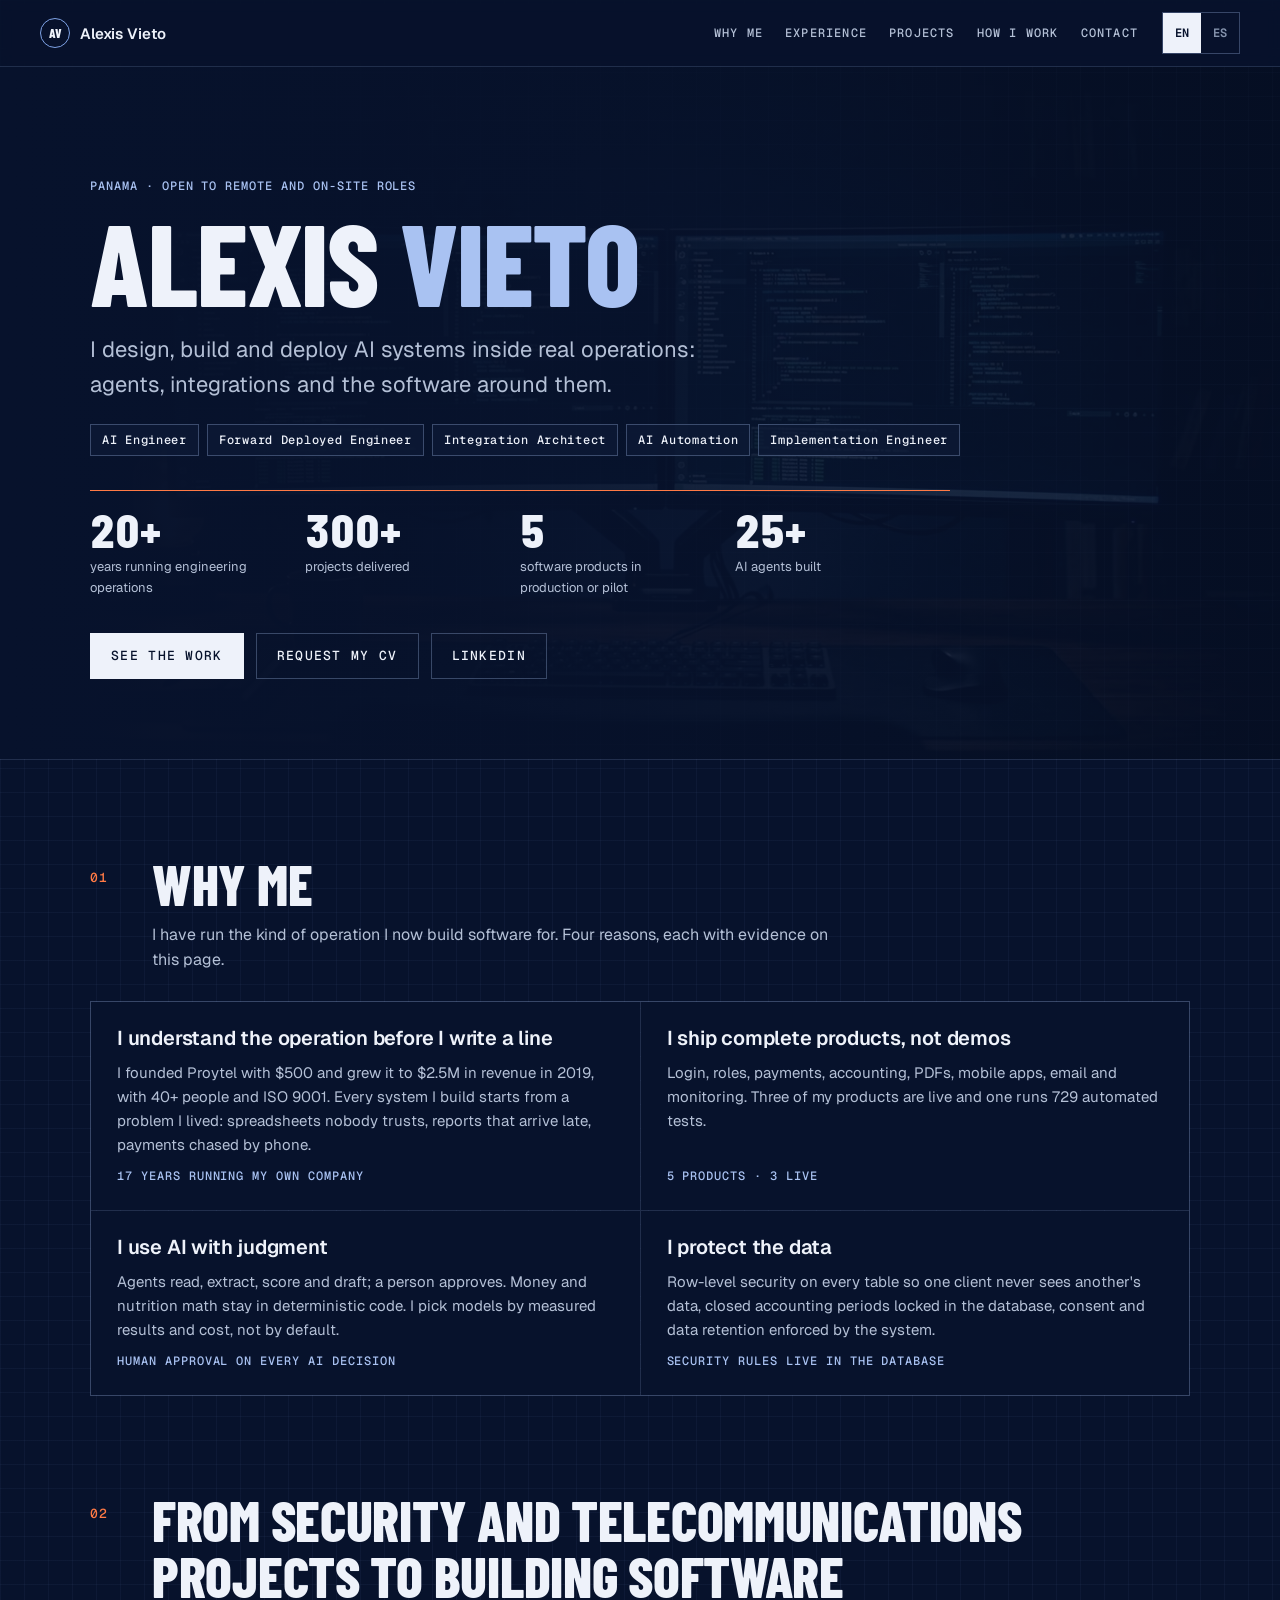
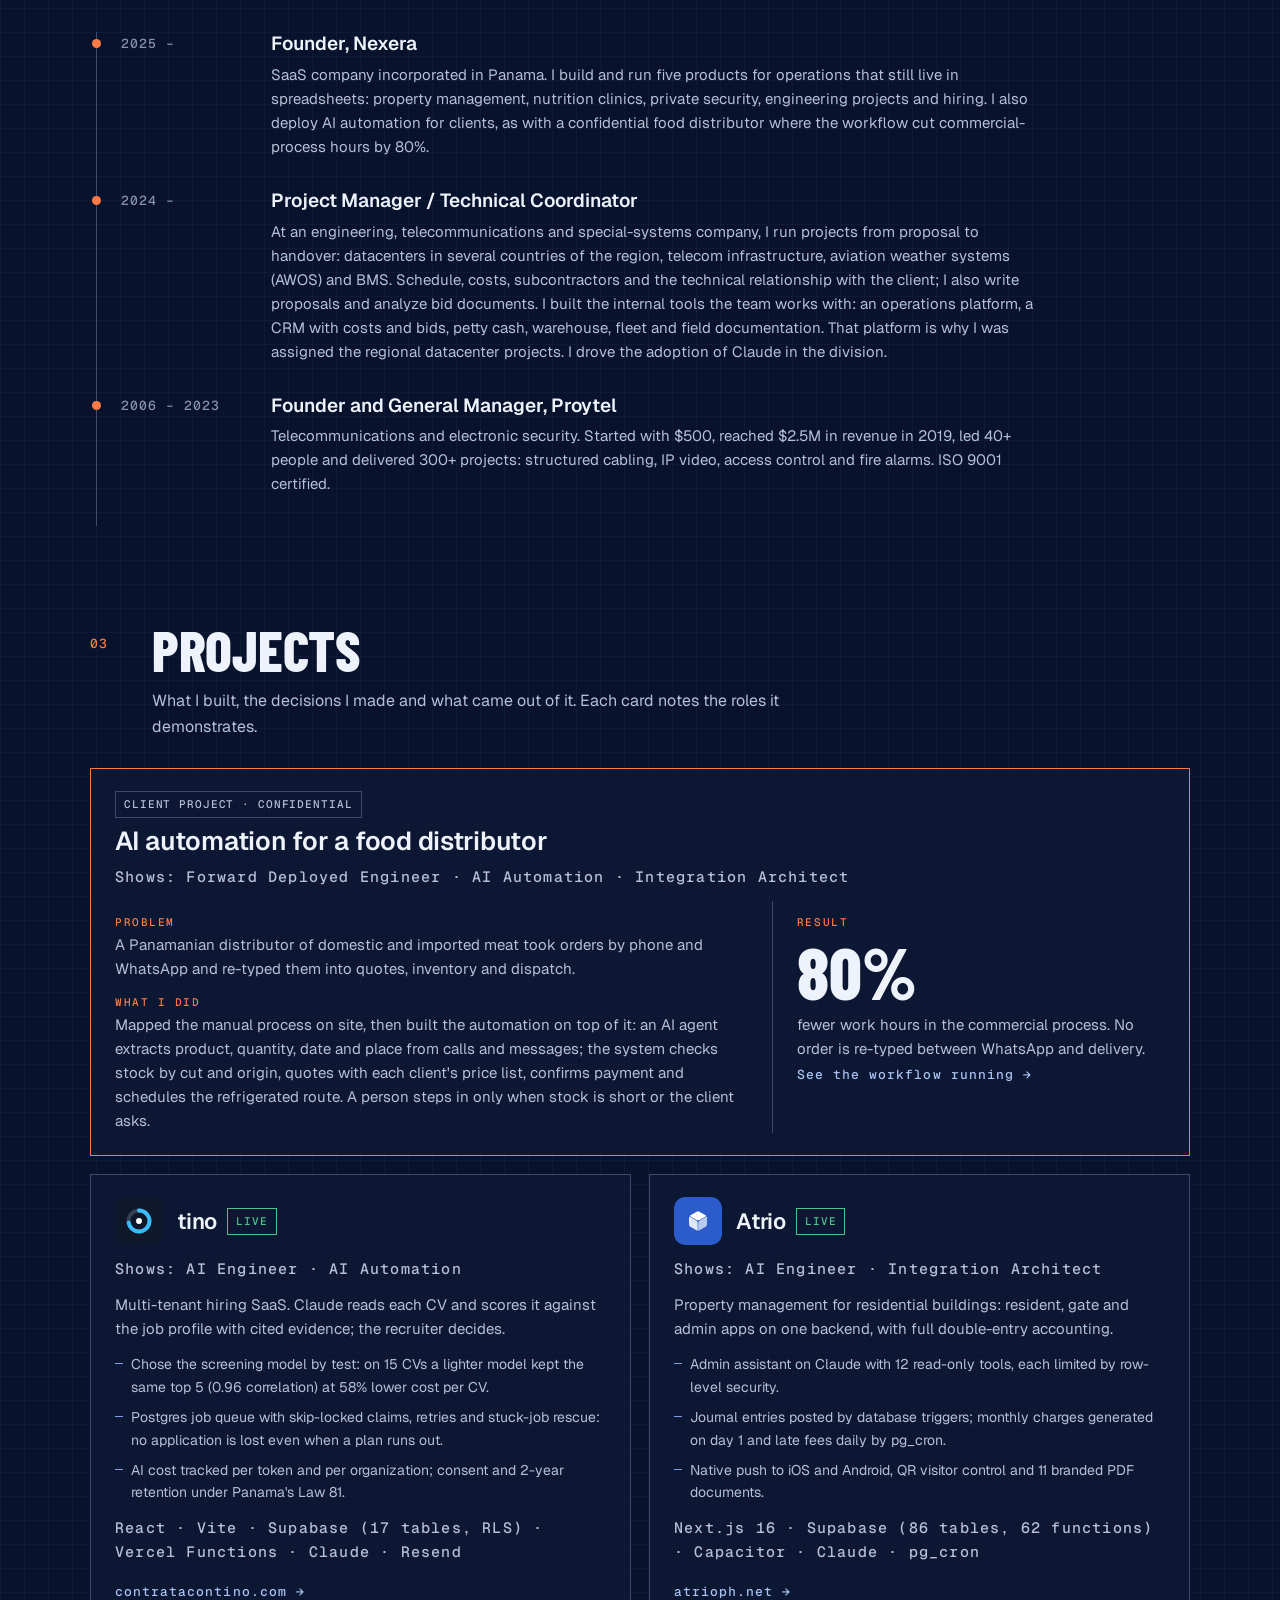
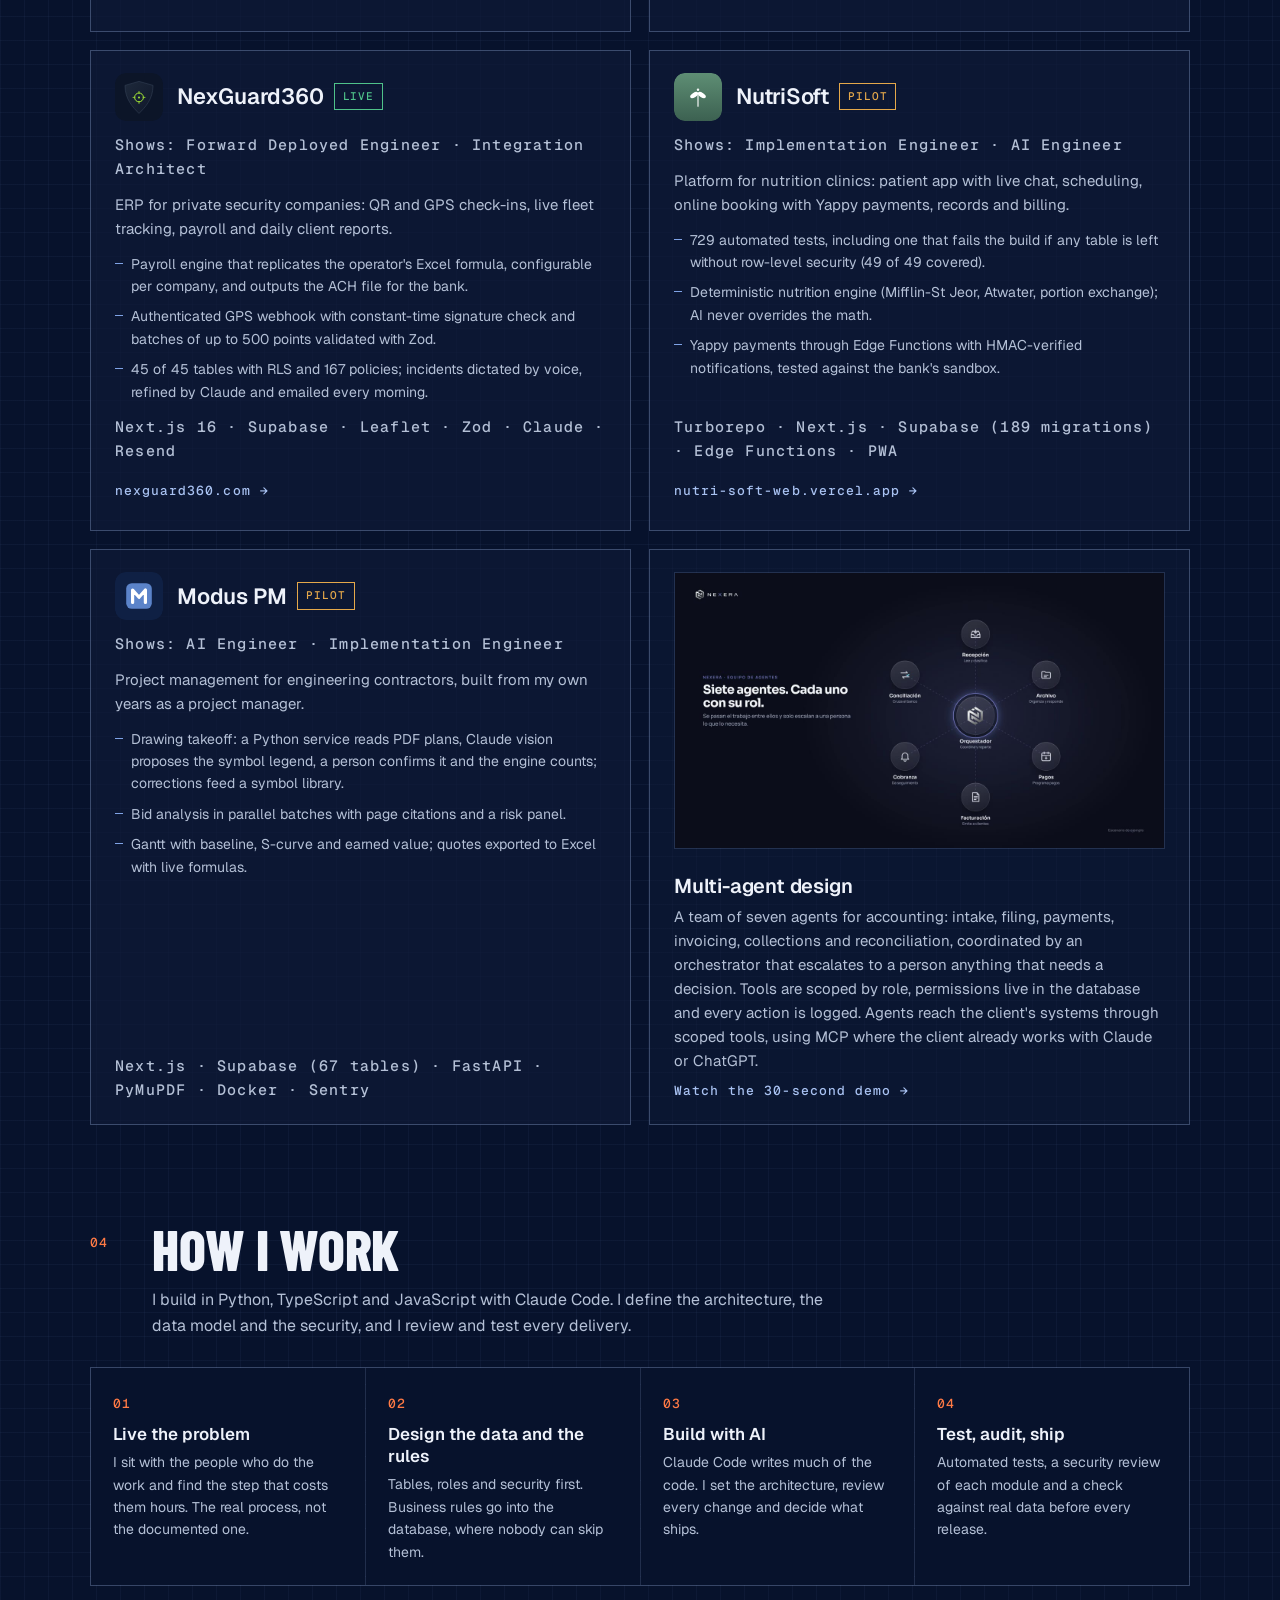
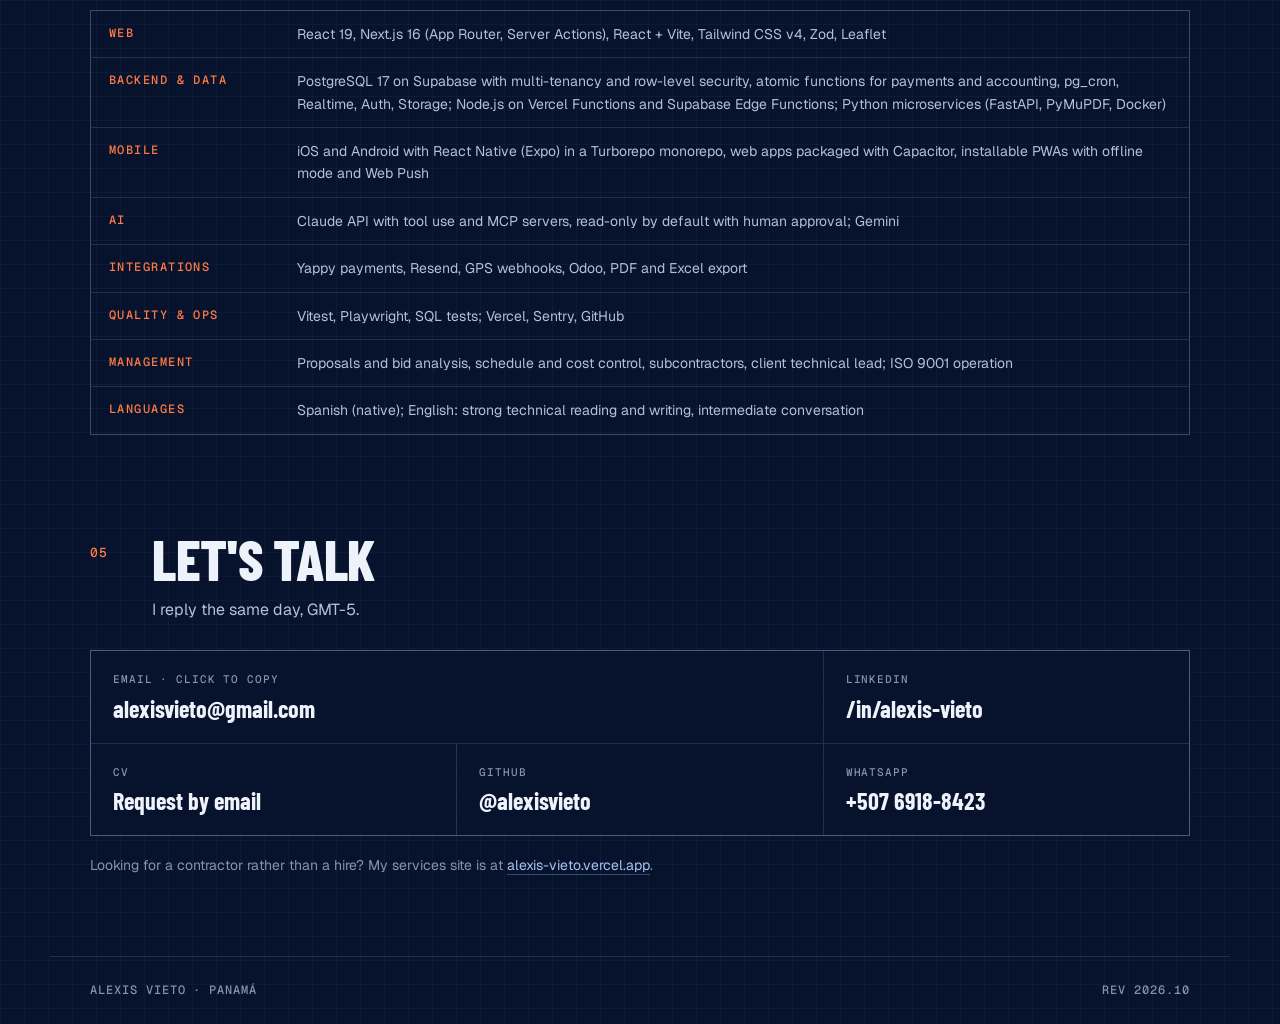
==== recruiter/index.html @ 385523eb "Sitio para reclutadores en recruiter/ (EN/ES), proyecto Vercel alexis-vieto-cv Co-Authored-By: Claud" ====
<!doctype html>
<html lang="en">
<head>
<meta charset="utf-8">
<meta name="viewport" content="width=device-width,initial-scale=1">
<title>Alexis Vieto · AI Engineer · Forward Deployed Engineer · Integration Architect</title>
<meta name="description" content="Alexis Vieto. I design, build and deploy AI systems inside real operations. 20 years running engineering operations, 5 software products in production, 25+ AI agents. Panama.">
<link rel="canonical" href="https://alexis-vieto-cv.vercel.app/">
<meta property="og:type" content="profile">
<meta property="og:site_name" content="Alexis Vieto">
<meta property="og:title" content="Alexis Vieto · AI Engineer · Forward Deployed Engineer · Integration Architect">
<meta property="og:description" content="I design, build and deploy AI systems inside real operations. 20 years running engineering operations, 5 products in production, 25+ AI agents.">
<meta property="og:url" content="https://alexis-vieto-cv.vercel.app/">
<meta property="og:image" content="https://alexis-vieto-cv.vercel.app/media/og.jpg">
<meta property="og:image:width" content="1200">
<meta property="og:image:height" content="630">
<meta property="og:image:alt" content="Alexis Vieto · portfolio for recruiters">
<meta name="twitter:card" content="summary_large_image">
<meta name="twitter:image" content="https://alexis-vieto-cv.vercel.app/media/og.jpg">
<meta name="theme-color" content="#07122c">
<link rel="icon" href="favicon.svg" type="image/svg+xml">
<link rel="preconnect" href="https://fonts.googleapis.com">
<link rel="preconnect" href="https://fonts.gstatic.com" crossorigin>
<link href="https://fonts.googleapis.com/css2?family=Barlow+Condensed:wght@700;800&family=Geist:wght@400;500;600&family=Geist+Mono:wght@500;700&display=swap" rel="stylesheet">
<link rel="stylesheet" href="styles.css">
<script type="application/ld+json">
{"@context":"https://schema.org","@type":"Person","name":"Alexis Vieto","jobTitle":"AI Engineer · Forward Deployed Engineer · Integration Architect","address":{"@type":"PostalAddress","addressCountry":"PA"},"email":"mailto:alexisvieto@gmail.com","url":"https://alexis-vieto-cv.vercel.app/","sameAs":["https://www.linkedin.com/in/alexis-vieto","https://github.com/alexisvieto"],"knowsAbout":["AI agents","Claude API","Model Context Protocol","Supabase","PostgreSQL","Next.js","Systems integration","Project management"]}
</script>
</head>
<body>

<header class="top">
  <a class="brand" href="#top"><span class="mono">AV</span><b>Alexis Vieto</b></a>
  <nav aria-label="Sections">
    <a href="#why" data-i="nav1">Why me</a>
    <a href="#experience" data-i="nav2">Experience</a>
    <a href="#work" data-i="nav3">Projects</a>
    <a href="#method" data-i="nav4">How I work</a>
    <a href="#contact" data-i="nav5">Contact</a>
  </nav>
  <div class="lang" role="group" aria-label="Language">
    <button type="button" data-lang="en" aria-pressed="true">EN</button>
    <button type="button" data-lang="es" aria-pressed="false">ES</button>
  </div>
</header>

<main id="top">

<!-- ============ HERO ============ -->
<section class="hero">
  <img class="hero-bg" src="media/hero.jpg" alt="" aria-hidden="true">
  <div class="hero-in">
    <p class="kick mono" data-i="hKick">Panama · open to remote and on-site roles</p>
    <h1>Alexis <em>Vieto</em></h1>
    <p class="lead" data-i="hLead">I design, build and deploy AI systems inside real operations: agents, integrations and the software around them.</p>
    <ul class="roles" aria-label="Roles">
      <li>AI Engineer</li><li>Forward Deployed Engineer</li><li>Integration Architect</li><li>AI Automation</li><li>Implementation Engineer</li>
    </ul>
    <dl class="figs">
      <div><dt>20+</dt><dd data-i="f1">years running engineering operations</dd></div>
      <div><dt>300+</dt><dd data-i="f2">projects delivered</dd></div>
      <div><dt>5</dt><dd data-i="f3">software products in production or pilot</dd></div>
      <div><dt>25+</dt><dd data-i="f4">AI agents built</dd></div>
    </dl>
    <div class="cta">
      <a class="btn primary" href="#work" data-i="c1">See the work</a>
      <a class="btn" href="mailto:alexisvieto@gmail.com?subject=CV%20request%20%C2%B7%20Alexis%20Vieto" data-i="c2">Request my CV</a>
      <a class="btn" href="https://www.linkedin.com/in/alexis-vieto" target="_blank" rel="noopener">LinkedIn</a>
    </div>
  </div>
</section>

<!-- ============ WHY ME ============ -->
<section class="sec" id="why">
  <header class="sec-h"><span class="num mono">01</span><h2 data-i="wT">Why me</h2><p data-i="wL">I have run the kind of operation I now build software for. Four reasons, each with evidence on this page.</p></header>
  <div class="why">
    <article><h3 data-i="w1t">I understand the operation before I write a line</h3><p data-i="w1p">I founded Proytel with $500 and grew it to $2.5M in revenue in 2019, with 40+ people and ISO 9001. Every system I build starts from a problem I lived: spreadsheets nobody trusts, reports that arrive late, payments chased by phone.</p><b class="mono" data-i="w1x">17 years running my own company</b></article>
    <article><h3 data-i="w2t">I ship complete products, not demos</h3><p data-i="w2p">Login, roles, payments, accounting, PDFs, mobile apps, email and monitoring. Three of my products are live and one runs 729 automated tests.</p><b class="mono" data-i="w2x">5 products · 3 live</b></article>
    <article><h3 data-i="w3t">I use AI with judgment</h3><p data-i="w3p">Agents read, extract, score and draft; a person approves. Money and nutrition math stay in deterministic code. I pick models by measured results and cost, not by default.</p><b class="mono" data-i="w3x">Human approval on every AI decision</b></article>
    <article><h3 data-i="w4t">I protect the data</h3><p data-i="w4p">Row-level security on every table so one client never sees another's data, closed accounting periods locked in the database, consent and data retention enforced by the system.</p><b class="mono" data-i="w4x">Security rules live in the database</b></article>
  </div>
</section>

<!-- ============ EXPERIENCE ============ -->
<section class="sec" id="experience">
  <header class="sec-h"><span class="num mono">02</span><h2 data-i="eT">From security and telecommunications projects to building software</h2></header>
  <ol class="xp">
    <li>
      <span class="when mono">2025 –</span>
      <div><h3 data-i="e3t">Founder, Nexera</h3><p data-i="e3p">SaaS company incorporated in Panama. I build and run five products for operations that still live in spreadsheets: property management, nutrition clinics, private security, engineering projects and hiring. I also deploy AI automation for clients, as with a confidential food distributor where the workflow cut commercial-process hours by 80%.</p></div>
    </li>
    <li>
      <span class="when mono">2024 –</span>
      <div><h3 data-i="e2t">Project Manager / Technical Coordinator</h3><p data-i="e2p">At an engineering, telecommunications and special-systems company, I run projects from proposal to handover: datacenters in several countries of the region, telecom infrastructure, aviation weather systems (AWOS) and BMS. Schedule, costs, subcontractors and the technical relationship with the client; I also write proposals and analyze bid documents. I built the internal tools the team works with: an operations platform, a CRM with costs and bids, petty cash, warehouse, fleet and field documentation. That platform is why I was assigned the regional datacenter projects. I drove the adoption of Claude in the division.</p></div>
    </li>
    <li>
      <span class="when mono">2006 – 2023</span>
      <div><h3 data-i="e1t">Founder and General Manager, Proytel</h3><p data-i="e1p">Telecommunications and electronic security. Started with $500, reached $2.5M in revenue in 2019, led 40+ people and delivered 300+ projects: structured cabling, IP video, access control and fire alarms. ISO 9001 certified.</p></div>
    </li>
  </ol>
</section>

<!-- ============ PROJECTS ============ -->
<section class="sec" id="work">
  <header class="sec-h"><span class="num mono">03</span><h2 data-i="pT">Projects</h2><p data-i="pL">What I built, the decisions I made and what came out of it. Each card notes the roles it demonstrates.</p></header>

  <article class="case feat">
    <div class="case-h">
      <span class="tag mono" data-i="cfTag">Client project · confidential</span>
      <h3 data-i="cfT">AI automation for a food distributor</h3>
      <p class="shows mono"><span data-i="shows">Shows</span>: Forward Deployed Engineer · AI Automation · Integration Architect</p>
    </div>
    <div class="case-b">
      <div>
        <h4 data-i="kProb">Problem</h4><p data-i="cfP">A Panamanian distributor of domestic and imported meat took orders by phone and WhatsApp and re-typed them into quotes, inventory and dispatch.</p>
        <h4 data-i="kBuilt">What I did</h4><p data-i="cfB">Mapped the manual process on site, then built the automation on top of it: an AI agent extracts product, quantity, date and place from calls and messages; the system checks stock by cut and origin, quotes with each client's price list, confirms payment and schedules the refrigerated route. A person steps in only when stock is short or the client asks.</p>
      </div>
      <div class="res">
        <h4 data-i="kRes">Result</h4>
        <p class="big">80%</p><p data-i="cfR">fewer work hours in the commercial process. No order is re-typed between WhatsApp and delivery.</p>
        <a class="mono link" href="https://alexis-vieto.vercel.app/#flow-wrap" target="_blank" rel="noopener" data-i="cfL">See the workflow running →</a>
      </div>
    </div>
  </article>

  <div class="cases">
    <article class="case">
      <div class="case-h"><img src="media/logos/tino.svg" alt="" width="48" height="48"><div><h3>tino</h3><span class="tag mono live" data-i="live">Live</span></div></div>
      <p class="shows mono"><span data-i="shows">Shows</span>: AI Engineer · AI Automation</p>
      <p data-i="tP">Multi-tenant hiring SaaS. Claude reads each CV and scores it against the job profile with cited evidence; the recruiter decides.</p>
      <ul>
        <li data-i="t1">Chose the screening model by test: on 15 CVs a lighter model kept the same top 5 (0.96 correlation) at 58% lower cost per CV.</li>
        <li data-i="t2">Postgres job queue with skip-locked claims, retries and stuck-job rescue: no application is lost even when a plan runs out.</li>
        <li data-i="t3">AI cost tracked per token and per organization; consent and 2-year retention under Panama's Law 81.</li>
      </ul>
      <p class="stack mono">React · Vite · Supabase (17 tables, RLS) · Vercel Functions · Claude · Resend</p>
      <a class="mono link" href="https://www.contratacontino.com" target="_blank" rel="noopener">contratacontino.com →</a>
    </article>

    <article class="case">
      <div class="case-h"><img src="media/logos/atrio.svg" alt="" width="48" height="48"><div><h3>Atrio</h3><span class="tag mono live" data-i="live">Live</span></div></div>
      <p class="shows mono"><span data-i="shows">Shows</span>: AI Engineer · Integration Architect</p>
      <p data-i="aP">Property management for residential buildings: resident, gate and admin apps on one backend, with full double-entry accounting.</p>
      <ul>
        <li data-i="a1">Admin assistant on Claude with 12 read-only tools, each limited by row-level security.</li>
        <li data-i="a2">Journal entries posted by database triggers; monthly charges generated on day 1 and late fees daily by pg_cron.</li>
        <li data-i="a3">Native push to iOS and Android, QR visitor control and 11 branded PDF documents.</li>
      </ul>
      <p class="stack mono">Next.js 16 · Supabase (86 tables, 62 functions) · Capacitor · Claude · pg_cron</p>
      <a class="mono link" href="https://www.atrioph.net" target="_blank" rel="noopener">atrioph.net →</a>
    </article>

    <article class="case">
      <div class="case-h"><img src="media/logos/nexguard360.svg" alt="" width="48" height="48"><div><h3>NexGuard360</h3><span class="tag mono live" data-i="live">Live</span></div></div>
      <p class="shows mono"><span data-i="shows">Shows</span>: Forward Deployed Engineer · Integration Architect</p>
      <p data-i="nP">ERP for private security companies: QR and GPS check-ins, live fleet tracking, payroll and daily client reports.</p>
      <ul>
        <li data-i="n1">Payroll engine that replicates the operator's Excel formula, configurable per company, and outputs the ACH file for the bank.</li>
        <li data-i="n2">Authenticated GPS webhook with constant-time signature check and batches of up to 500 points validated with Zod.</li>
        <li data-i="n3">45 of 45 tables with RLS and 167 policies; incidents dictated by voice, refined by Claude and emailed every morning.</li>
      </ul>
      <p class="stack mono">Next.js 16 · Supabase · Leaflet · Zod · Claude · Resend</p>
      <a class="mono link" href="https://www.nexguard360.com" target="_blank" rel="noopener">nexguard360.com →</a>
    </article>

    <article class="case">
      <div class="case-h"><img src="media/logos/nutrisoft.svg" alt="" width="48" height="48"><div><h3>NutriSoft</h3><span class="tag mono pilot" data-i="pilot">Pilot</span></div></div>
      <p class="shows mono"><span data-i="shows">Shows</span>: Implementation Engineer · AI Engineer</p>
      <p data-i="sP">Platform for nutrition clinics: patient app with live chat, scheduling, online booking with Yappy payments, records and billing.</p>
      <ul>
        <li data-i="s1">729 automated tests, including one that fails the build if any table is left without row-level security (49 of 49 covered).</li>
        <li data-i="s2">Deterministic nutrition engine (Mifflin-St Jeor, Atwater, portion exchange); AI never overrides the math.</li>
        <li data-i="s3">Yappy payments through Edge Functions with HMAC-verified notifications, tested against the bank's sandbox.</li>
      </ul>
      <p class="stack mono">Turborepo · Next.js · Supabase (189 migrations) · Edge Functions · PWA</p>
      <a class="mono link" href="https://nutri-soft-web.vercel.app" target="_blank" rel="noopener">nutri-soft-web.vercel.app →</a>
    </article>

    <article class="case">
      <div class="case-h"><img src="media/logos/modus.svg" alt="" width="48" height="48"><div><h3>Modus PM</h3><span class="tag mono pilot" data-i="pilot">Pilot</span></div></div>
      <p class="shows mono"><span data-i="shows">Shows</span>: AI Engineer · Implementation Engineer</p>
      <p data-i="mP">Project management for engineering contractors, built from my own years as a project manager.</p>
      <ul>
        <li data-i="m1">Drawing takeoff: a Python service reads PDF plans, Claude vision proposes the symbol legend, a person confirms it and the engine counts; corrections feed a symbol library.</li>
        <li data-i="m2">Bid analysis in parallel batches with page citations and a risk panel.</li>
        <li data-i="m3">Gantt with baseline, S-curve and earned value; quotes exported to Excel with live formulas.</li>
      </ul>
      <p class="stack mono">Next.js · Supabase (67 tables) · FastAPI · PyMuPDF · Docker · Sentry</p>
    </article>
  <article class="case agents">
    <img src="media/agents.jpg" alt="" width="360" height="203">
    <div>
      <h3 data-i="agT">Multi-agent design</h3>
      <p data-i="agP">A team of seven agents for accounting: intake, filing, payments, invoicing, collections and reconciliation, coordinated by an orchestrator that escalates to a person anything that needs a decision. Tools are scoped by role, permissions live in the database and every action is logged. Agents reach the client's systems through scoped tools, using MCP where the client already works with Claude or ChatGPT.</p>
      <a class="mono link" href="https://alexis-vieto.vercel.app/#agents" target="_blank" rel="noopener" data-i="agL">Watch the 30-second demo →</a>
    </div>
  </article>
  </div>


</section>

<!-- ============ HOW I WORK ============ -->
<section class="sec" id="method">
  <header class="sec-h"><span class="num mono">04</span><h2 data-i="hT">How I work</h2><p data-i="hL">I build in Python, TypeScript and JavaScript with Claude Code. I define the architecture, the data model and the security, and I review and test every delivery.</p></header>
  <ol class="steps">
    <li><b class="mono">01</b><h3 data-i="h1t">Live the problem</h3><p data-i="h1p">I sit with the people who do the work and find the step that costs them hours. The real process, not the documented one.</p></li>
    <li><b class="mono">02</b><h3 data-i="h2t">Design the data and the rules</h3><p data-i="h2p">Tables, roles and security first. Business rules go into the database, where nobody can skip them.</p></li>
    <li><b class="mono">03</b><h3 data-i="h3t">Build with AI</h3><p data-i="h3p">Claude Code writes much of the code. I set the architecture, review every change and decide what ships.</p></li>
    <li><b class="mono">04</b><h3 data-i="h4t">Test, audit, ship</h3><p data-i="h4p">Automated tests, a security review of each module and a check against real data before every release.</p></li>
  </ol>
  <dl class="stackx">
    <div><dt data-i="sx1">Web</dt><dd>React 19, Next.js 16 (App Router, Server Actions), React + Vite, Tailwind CSS v4, Zod, Leaflet</dd></div>
    <div><dt data-i="sx2">Backend & data</dt><dd data-i="sx2d">PostgreSQL 17 on Supabase with multi-tenancy and row-level security, atomic functions for payments and accounting, pg_cron, Realtime, Auth, Storage; Node.js on Vercel Functions and Supabase Edge Functions; Python microservices (FastAPI, PyMuPDF, Docker)</dd></div>
    <div><dt data-i="sx3">Mobile</dt><dd data-i="sx3d">iOS and Android with React Native (Expo) in a Turborepo monorepo, web apps packaged with Capacitor, installable PWAs with offline mode and Web Push</dd></div>
    <div><dt data-i="sx4">AI</dt><dd data-i="sx4d">Claude API with tool use and MCP servers, read-only by default with human approval; Gemini</dd></div>
    <div><dt data-i="sx5">Integrations</dt><dd data-i="sx5d">Yappy payments, Resend, GPS webhooks, Odoo, PDF and Excel export</dd></div>
    <div><dt data-i="sx6">Quality & ops</dt><dd data-i="sx6d">Vitest, Playwright, SQL tests; Vercel, Sentry, GitHub</dd></div>
    <div><dt data-i="sx7">Management</dt><dd data-i="sx7d">Proposals and bid analysis, schedule and cost control, subcontractors, client technical lead; ISO 9001 operation</dd></div>
    <div><dt data-i="sx8">Languages</dt><dd data-i="sx8d">Spanish (native); English: strong technical reading and writing, intermediate conversation</dd></div>
  </dl>
</section>

<!-- ============ CONTACT ============ -->
<section class="sec contact" id="contact">
  <header class="sec-h"><span class="num mono">05</span><h2 data-i="kT">Let's talk</h2><p data-i="kL">I reply the same day, GMT-5.</p></header>
  <ul class="cl">
    <li class="wide"><button type="button" class="copy" data-copy="alexisvieto@gmail.com"><span class="mono" data-i="k1">Email · click to copy</span><b>alexisvieto@gmail.com</b></button></li>
    <li><a href="https://www.linkedin.com/in/alexis-vieto" target="_blank" rel="noopener"><span class="mono">LinkedIn</span><b>/in/alexis-vieto</b></a></li>
    <li><a href="mailto:alexisvieto@gmail.com?subject=CV%20request%20%C2%B7%20Alexis%20Vieto"><span class="mono">CV</span><b data-i="k3">Request by email</b></a></li>
    <li><a href="https://github.com/alexisvieto" target="_blank" rel="noopener"><span class="mono">GitHub</span><b>@alexisvieto</b></a></li>
    <li><a href="https://wa.me/50769188423" target="_blank" rel="noopener"><span class="mono">WhatsApp</span><b>+507 6918-8423</b></a></li>
  </ul>
  <p class="svc" data-i="kS">Looking for a contractor rather than a hire? My services site is at <a href="https://alexis-vieto.vercel.app" target="_blank" rel="noopener">alexis-vieto.vercel.app</a>.</p>
</section>

</main>

<footer class="foot mono"><span>Alexis Vieto · Panamá</span><span>Rev 2026.10</span></footer>
<div class="toast" id="toast" role="status" aria-live="polite"></div>

<script src="i18n.js"></script>
<script src="app.js"></script>
</body>
</html>
---- recruiter/styles.css ----
/* Sitio para reclutadores · mismo ADN de plano nocturno, versión sobria */
:root{
  --bp:#07122c; --bp2:#0c1b3d; --node:#0e1a37;
  --ink:#eef2fa; --ink2:#b4c0d6; --ink3:#8593ad;
  --line:rgba(169,194,242,.16); --line2:rgba(169,194,242,.3);
  --blue:#7fa3e6; --blue2:#a9c2f2; --soft:#16284f;
  --red:#ff7a45; --good:#4fc28a; --warn:#e5a84a;
  --display:"Barlow Condensed",system-ui,sans-serif;
  --text:"Geist",system-ui,sans-serif;
  --mono:"Geist Mono",ui-monospace,monospace;
  --max:1180px; --pad:clamp(16px,4vw,40px);
}
*{box-sizing:border-box;margin:0;padding:0}
html{scroll-behavior:smooth;scroll-padding-top:72px;scrollbar-color:#2f4373 var(--bp)}
body{background:
  linear-gradient(rgba(127,163,230,.05) 1px,transparent 1px) 0 0/24px 24px,
  linear-gradient(90deg,rgba(127,163,230,.05) 1px,transparent 1px) 0 0/24px 24px,
  var(--bp);
  color:var(--ink);font:400 16px/1.6 var(--text);-webkit-font-smoothing:antialiased}
a{color:inherit;text-decoration:none}
button{font:inherit;color:inherit;background:none;border:0;cursor:pointer}
::selection{background:var(--red);color:var(--bp)}
:focus-visible{outline:2px solid var(--blue2);outline-offset:3px}
.mono{font-family:var(--mono);font-weight:500;letter-spacing:.08em}

/* Barra superior */
.top{position:sticky;top:0;z-index:20;display:flex;align-items:center;gap:24px;padding:12px var(--pad);background:rgba(7,18,44,.86);backdrop-filter:blur(10px);border-bottom:1px solid var(--line)}
.brand{display:flex;align-items:center;gap:10px}
.brand .mono{display:grid;place-items:center;width:30px;height:30px;border:1px solid var(--blue);border-radius:50%;font:800 13px var(--display);letter-spacing:0}
.brand b{font:600 15px var(--text)}
.top nav{display:flex;gap:22px;margin-left:auto}
.top nav a{font:500 12px var(--mono);letter-spacing:.1em;text-transform:uppercase;color:var(--ink2);padding:10px 0}
.top nav a:hover{color:var(--ink)}
.lang{display:flex;border:1px solid var(--line2)}
.lang button{padding:8px 12px;min-height:40px;font:600 12px var(--mono);color:var(--ink3)}
.lang button[aria-pressed="true"]{background:var(--ink);color:var(--bp)}

/* Hero */
.hero{position:relative;overflow:hidden;border-bottom:1px solid var(--line)}
.hero-bg{position:absolute;inset:0;width:100%;height:100%;object-fit:cover;opacity:.32;filter:saturate(.8)}
.hero::after{content:"";position:absolute;inset:0;background:linear-gradient(90deg,var(--bp) 0%,rgba(7,18,44,.85) 45%,rgba(7,18,44,.4) 100%)}
.hero-in{position:relative;z-index:1;max-width:var(--max);margin:0 auto;padding:clamp(56px,9vw,110px) var(--pad) clamp(48px,7vw,80px)}
.kick{font-size:12px;text-transform:uppercase;color:var(--blue2)}
h1{font:800 clamp(56px,9vw,120px)/.9 var(--display);text-transform:uppercase;letter-spacing:-.01em;margin:14px 0 18px}
h1 em{font-style:normal;color:var(--blue2)}
.lead{font-size:clamp(18px,2vw,22px);color:var(--ink2);max-width:640px}
.roles{list-style:none;display:flex;flex-wrap:wrap;gap:8px;margin:22px 0 0}
.roles li{font:500 12px var(--mono);letter-spacing:.06em;padding:7px 11px;border:1px solid var(--line2);background:rgba(14,26,55,.7)}
.figs{display:grid;grid-template-columns:repeat(4,minmax(0,1fr));margin:34px 0 0;border-top:1px solid var(--red);max-width:860px}
.figs div{padding:14px 18px 0 0}
.figs dt{font:800 clamp(34px,4vw,48px)/1 var(--display);font-variant-numeric:tabular-nums}
.figs dd{font-size:13px;color:var(--ink2);margin-top:4px;max-width:20ch}
.cta{display:flex;flex-wrap:wrap;gap:12px;margin-top:34px}
.btn{display:inline-flex;align-items:center;min-height:46px;padding:0 20px;border:1px solid var(--line2);font:500 13px var(--mono);letter-spacing:.1em;text-transform:uppercase;transition:border-color .2s,transform .1s}
.btn:hover{border-color:var(--blue2)}
.btn:active{transform:scale(.97)}
.btn.primary{background:var(--ink);color:var(--bp);border-color:var(--ink)}

/* Secciones */
.sec{max-width:var(--max);margin:0 auto;padding:clamp(56px,8vw,96px) var(--pad) 0}
.sec-h{display:grid;grid-template-columns:48px 1fr;column-gap:14px;margin-bottom:28px}
.sec-h .num{font-size:13px;color:var(--red);padding-top:12px;grid-row:1/3}
.sec-h h2{font:800 clamp(34px,4.6vw,56px)/1 var(--display);text-transform:uppercase;letter-spacing:-.005em}
.sec-h p{color:var(--ink2);max-width:62ch;margin-top:10px}

.why{display:grid;grid-template-columns:repeat(2,1fr);gap:1px;background:var(--line);border:1px solid var(--line)}
.why article{background:var(--bp);padding:24px 26px;display:flex;flex-direction:column;gap:10px}
.why h3{font:600 20px/1.25 var(--text);letter-spacing:-.01em}
.why p{color:var(--ink2);font-size:15px;flex:1}
.why b{font-size:12px;color:var(--blue2);text-transform:uppercase}

.xp{list-style:none;border-left:1px solid var(--line2);margin-left:6px}
.xp li{display:grid;grid-template-columns:130px 1fr;gap:20px;padding:0 0 30px 24px;position:relative}
.xp li::before{content:"";position:absolute;left:-5px;top:7px;width:9px;height:9px;border-radius:50%;background:var(--red)}
.xp .when{font-size:13px;color:var(--ink3);padding-top:2px}
.xp h3{font:600 19px/1.3 var(--text)}
.xp p{color:var(--ink2);font-size:15px;margin-top:6px;max-width:78ch}

.case{background:rgba(14,26,55,.72);border:1px solid var(--line2);padding:22px 24px;display:flex;flex-direction:column;gap:12px}
.case h3{font:600 22px/1.2 var(--text);letter-spacing:-.01em}
.case h4{font:500 11px var(--mono);letter-spacing:.14em;text-transform:uppercase;color:var(--red);margin:14px 0 4px}
.case p{color:var(--ink2);font-size:15px}
.case ul{list-style:none;display:flex;flex-direction:column;gap:8px}
.case li{font-size:14px;color:var(--ink2);padding-left:16px;position:relative}
.case li::before{content:"";position:absolute;left:0;top:10px;width:8px;height:1px;background:var(--blue)}
.case-h{display:flex;align-items:center;gap:14px}
.case-h img{border-radius:11px;flex:none}
.case-h > div{display:flex;align-items:center;gap:10px;flex-wrap:wrap}
.tag{font-size:11px;text-transform:uppercase;padding:4px 8px;border:1px solid var(--line2);color:var(--ink2)}
.tag.live{color:var(--good);border-color:var(--good)}
.tag.pilot{color:var(--warn);border-color:var(--warn)}
.shows{font-size:12px;color:var(--blue2)}
.stack{font-size:12px;color:var(--ink3);line-height:1.6;margin-top:auto}
.link{font-size:13px;color:var(--blue2);align-self:flex-start;padding:6px 0}
.link:hover{color:var(--ink)}
.cases{display:grid;grid-template-columns:repeat(2,1fr);gap:18px;margin-top:18px}
.case.feat{border-color:var(--red)}
.case.feat .case-h{flex-direction:column;align-items:flex-start;gap:8px}
.case.feat .case-h h3{font-size:26px}
.case-b{display:grid;grid-template-columns:1.6fr 1fr;gap:28px}
.res{border-left:1px solid var(--line2);padding-left:24px}
.res .big{font:800 72px/1 var(--display);color:var(--ink);margin:6px 0}

.agents{display:grid;grid-template-columns:360px 1fr;gap:24px;align-items:center;margin-top:18px;border:1px solid var(--line2);background:rgba(14,26,55,.5);padding:18px}
.agents img{width:100%;height:auto;display:block;border:1px solid var(--line)}
.agents h3{font:600 20px var(--text)}
.agents p{color:var(--ink2);font-size:15px;margin:6px 0 4px}

.steps{list-style:none;display:grid;grid-template-columns:repeat(4,1fr);gap:1px;background:var(--line);border:1px solid var(--line)}
.steps li{background:var(--bp);padding:22px}
.steps b{color:var(--red);font-size:13px}
.steps h3{font:600 17px/1.3 var(--text);margin:8px 0 6px}
.steps p{font-size:14px;color:var(--ink2)}
.stackx{margin-top:24px;border:1px solid var(--line2)}
.stackx div{display:grid;grid-template-columns:170px 1fr;gap:18px;padding:12px 18px;border-top:1px solid var(--line)}
.stackx div:first-child{border-top:0}
.stackx dt{font:500 12px var(--mono);letter-spacing:.12em;text-transform:uppercase;color:var(--red);padding-top:2px}
.stackx dd{font-size:14px;color:var(--ink2)}

.cl{list-style:none;display:grid;grid-template-columns:repeat(3,1fr);gap:1px;background:var(--line);border:1px solid var(--line2)}
.cl a,.cl button{display:flex;flex-direction:column;gap:6px;width:100%;text-align:left;padding:20px 22px;background:var(--bp);min-height:44px;transition:background .2s}
.cl a:hover,.cl button:hover{background:var(--soft)}
.cl span{font-size:11px;text-transform:uppercase;color:var(--ink3)}
.cl b{font:700 clamp(19px,2vw,24px)/1.15 var(--display);word-break:break-word}
.svc{margin-top:18px;color:var(--ink3);font-size:14px}
.svc a{color:var(--blue2);border-bottom:1px solid var(--line2)}
.contact{padding-bottom:80px}

.foot{display:flex;justify-content:space-between;max-width:var(--max);margin:0 auto;padding:24px var(--pad);border-top:1px solid var(--line);font-size:12px;color:var(--ink3);text-transform:uppercase}
.toast{position:fixed;left:50%;bottom:24px;transform:translate(-50%,16px);padding:12px 18px;background:var(--ink);color:var(--bp);font:500 12px var(--mono);letter-spacing:.08em;opacity:0;pointer-events:none;transition:.25s;z-index:60}
.toast.show{opacity:1;transform:translate(-50%,0)}

/* Aparición */
.rv{opacity:0;transform:translateY(12px);transition:opacity .5s ease-out,transform .5s ease-out}
.rv.in{opacity:1;transform:none}

/* Responsive */
@media (max-width:980px){
  .top nav{display:none}
  .lang{margin-left:auto}
  .figs{grid-template-columns:repeat(2,1fr);row-gap:10px}
  .why,.cases,.case-b,.agents,.steps{grid-template-columns:1fr}
  .res{border-left:0;padding-left:0;border-top:1px solid var(--line2);padding-top:16px}
  .xp li{grid-template-columns:1fr;gap:4px}
  .stackx div{grid-template-columns:1fr;gap:4px}
  .cl{grid-template-columns:1fr 1fr}
}
@media (max-width:520px){
  .cl{grid-template-columns:1fr}
  .sec-h{grid-template-columns:1fr}
  .sec-h .num{grid-row:auto;padding:0}
}
@media (prefers-reduced-motion:reduce){ html{scroll-behavior:auto} .rv{opacity:1;transform:none} }

.cases .agents{grid-template-columns:1fr;margin:0;padding:22px 24px;align-items:start}
.cl .wide{grid-column:span 2}
@media (max-width:520px){ .cl .wide{grid-column:auto} }
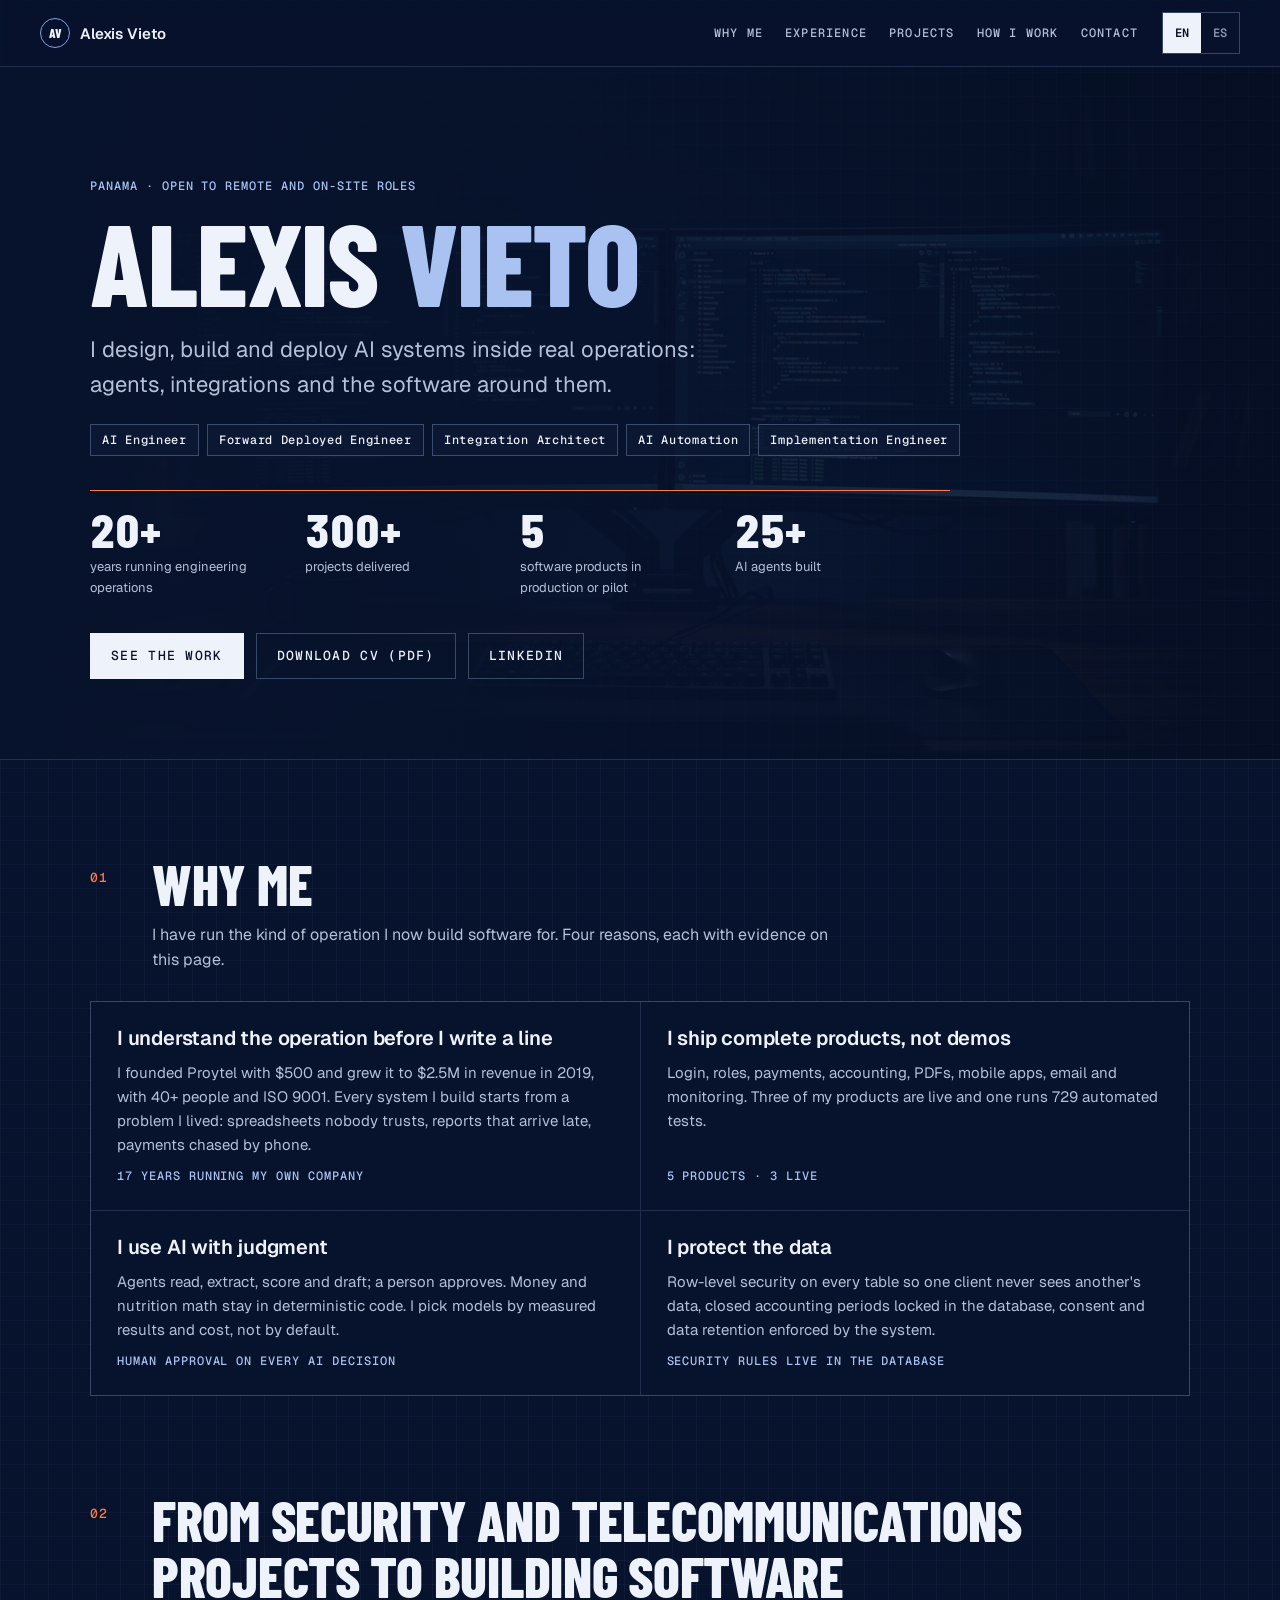
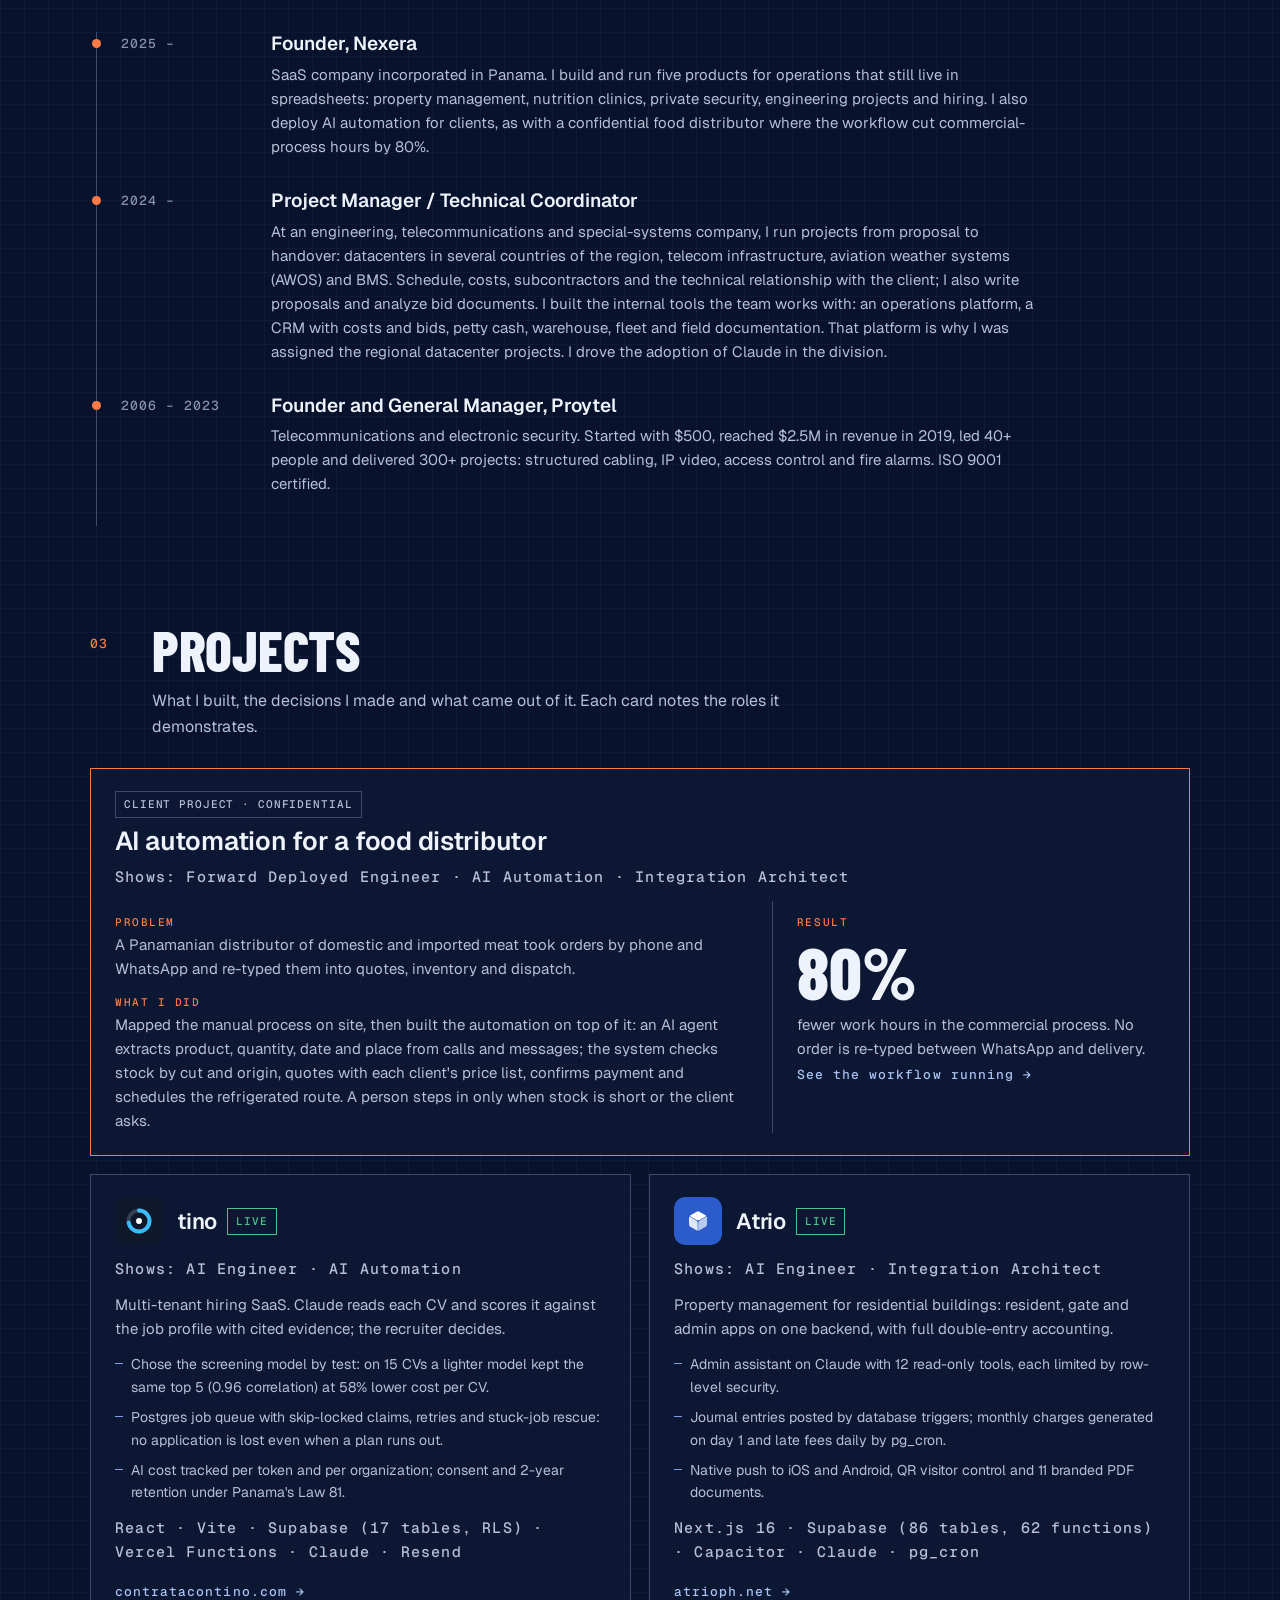
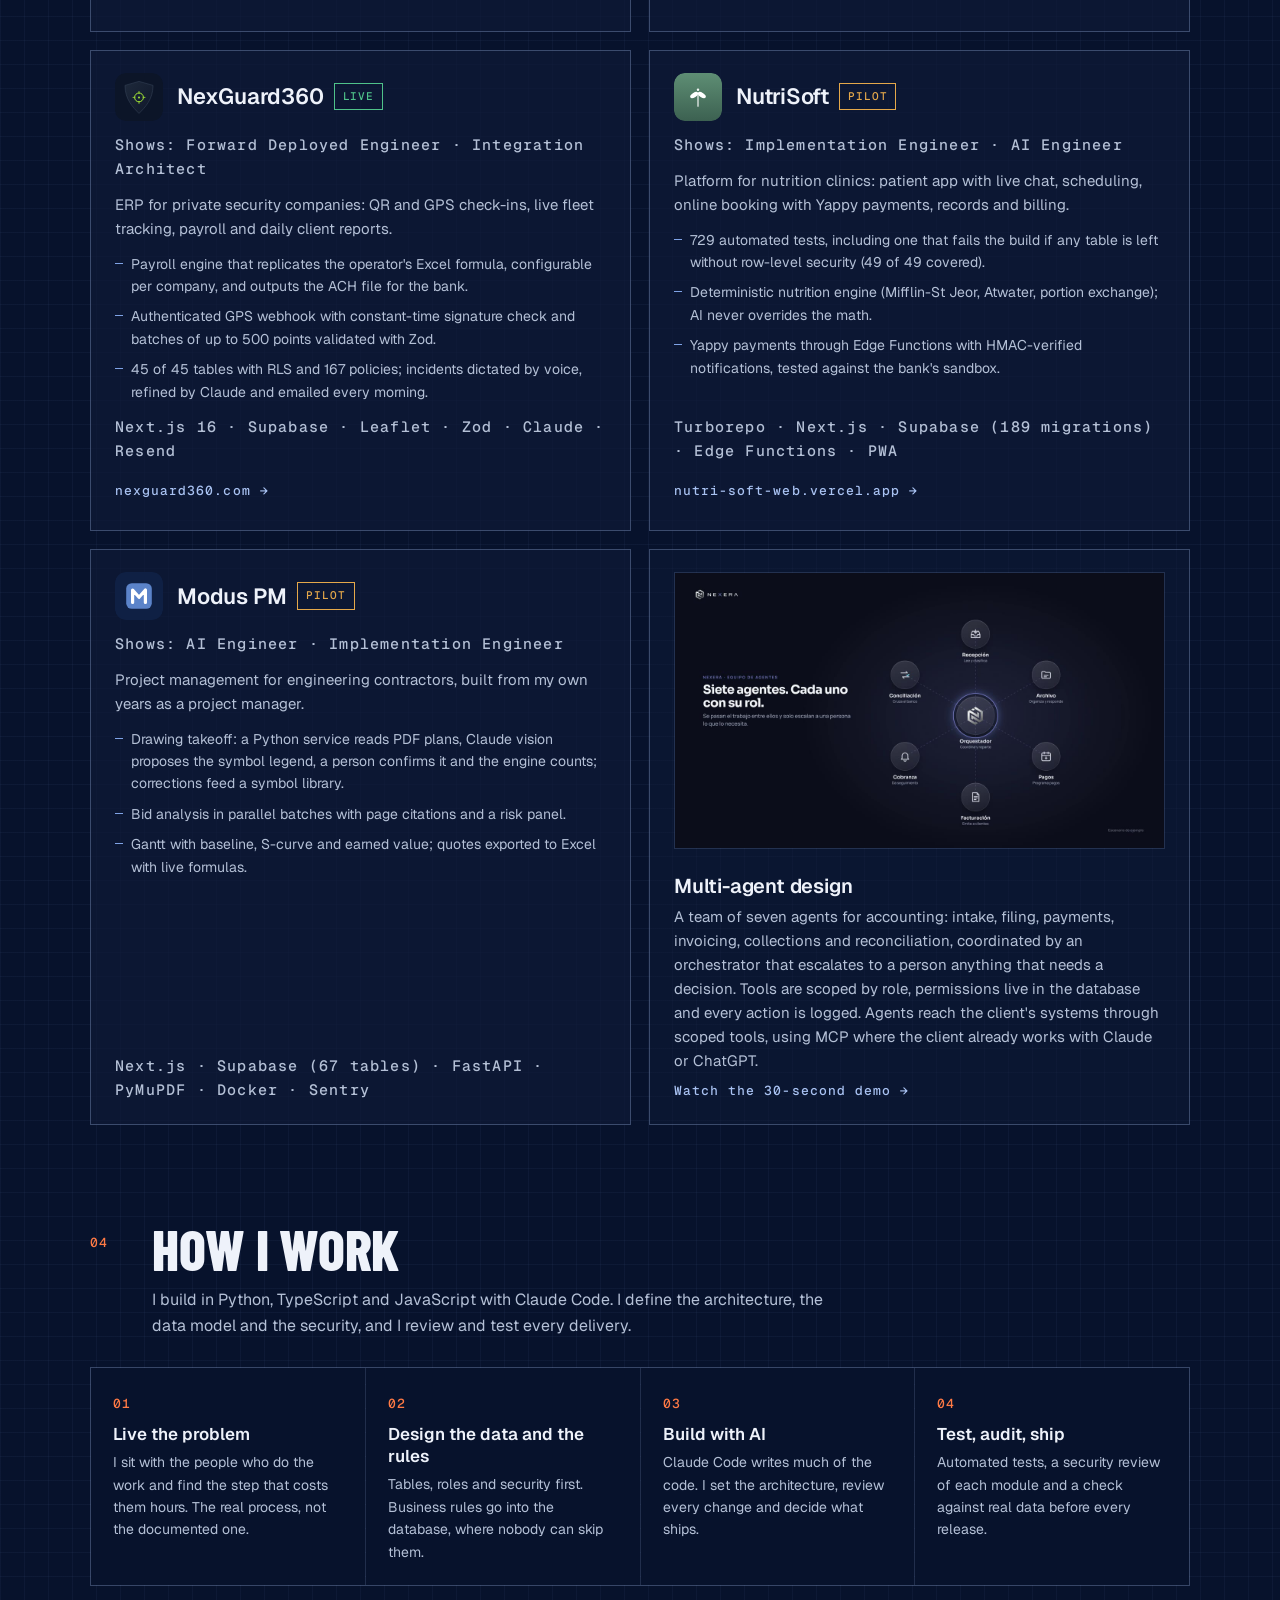
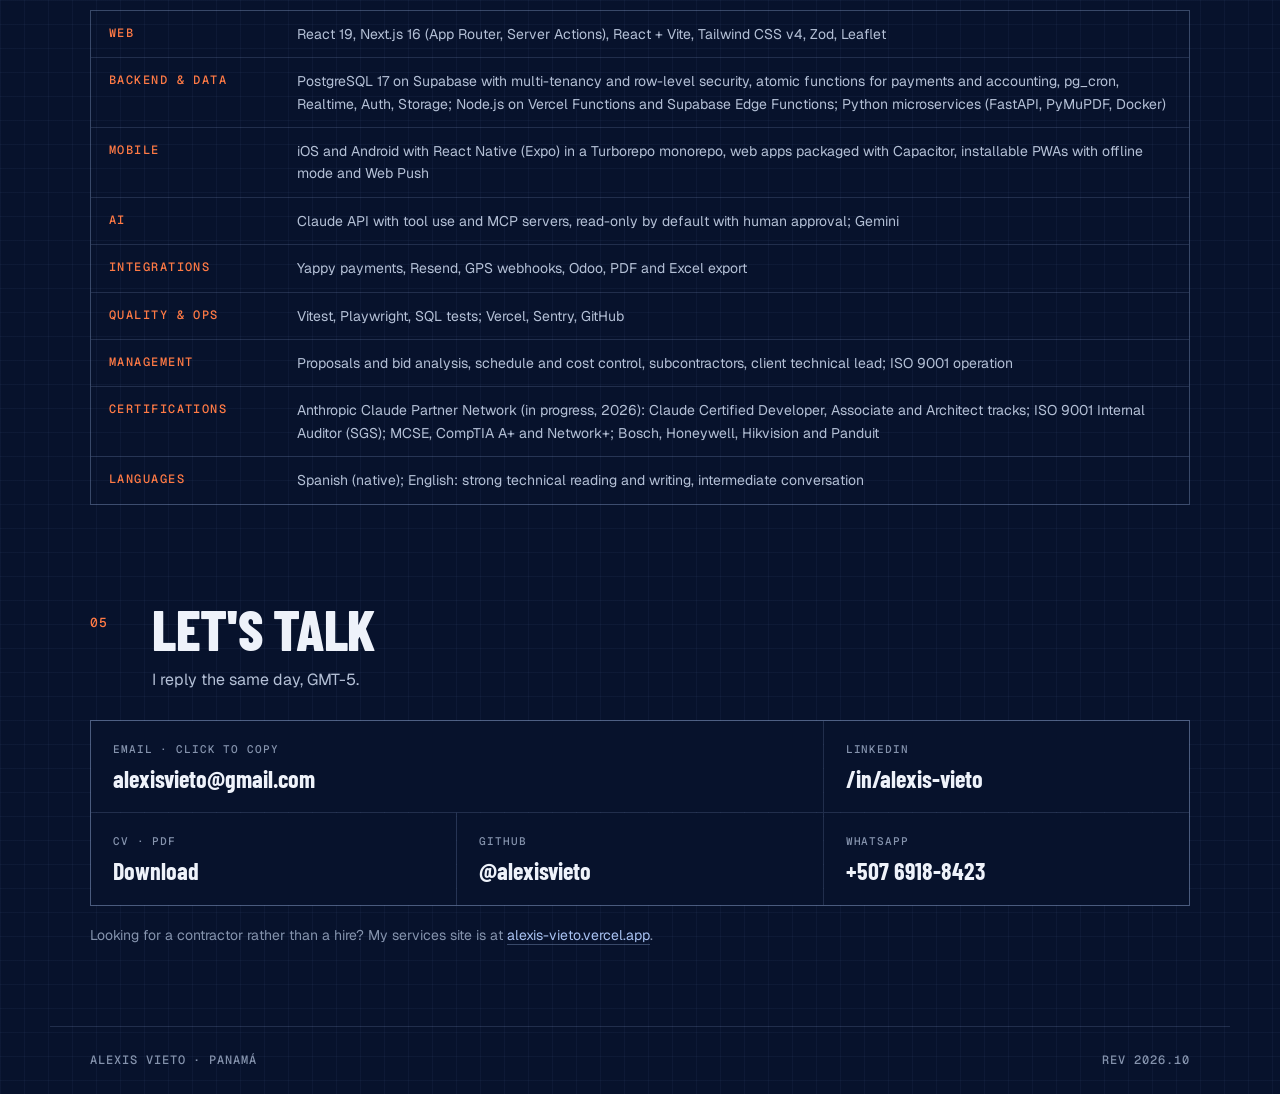
==== commit 5569612b: "Reclutadores: CV en PDF (EN/ES) con descarga según idioma y fila de certificaciones Co-Authored-By: " ====
--- a/recruiter/index.html
+++ b/recruiter/index.html
@@ -64,7 +64,7 @@
     </dl>
     <div class="cta">
       <a class="btn primary" href="#work" data-i="c1">See the work</a>
-      <a class="btn" href="mailto:alexisvieto@gmail.com?subject=CV%20request%20%C2%B7%20Alexis%20Vieto" data-i="c2">Request my CV</a>
+      <a class="btn cvlink" href="media/alexis-vieto-cv-en.pdf" download data-i="c2">Download CV (PDF)</a>
       <a class="btn" href="https://www.linkedin.com/in/alexis-vieto" target="_blank" rel="noopener">LinkedIn</a>
     </div>
   </div>
@@ -217,6 +217,7 @@
     <div><dt data-i="sx5">Integrations</dt><dd data-i="sx5d">Yappy payments, Resend, GPS webhooks, Odoo, PDF and Excel export</dd></div>
     <div><dt data-i="sx6">Quality & ops</dt><dd data-i="sx6d">Vitest, Playwright, SQL tests; Vercel, Sentry, GitHub</dd></div>
     <div><dt data-i="sx7">Management</dt><dd data-i="sx7d">Proposals and bid analysis, schedule and cost control, subcontractors, client technical lead; ISO 9001 operation</dd></div>
+    <div><dt data-i="sx9">Certifications</dt><dd data-i="sx9d">Anthropic Claude Partner Network (in progress, 2026): Claude Certified Developer, Associate and Architect tracks; ISO 9001 Internal Auditor (SGS); MCSE, CompTIA A+ and Network+; Bosch, Honeywell, Hikvision and Panduit</dd></div>
     <div><dt data-i="sx8">Languages</dt><dd data-i="sx8d">Spanish (native); English: strong technical reading and writing, intermediate conversation</dd></div>
   </dl>
 </section>
@@ -227,7 +228,7 @@
   <ul class="cl">
     <li class="wide"><button type="button" class="copy" data-copy="alexisvieto@gmail.com"><span class="mono" data-i="k1">Email · click to copy</span><b>alexisvieto@gmail.com</b></button></li>
     <li><a href="https://www.linkedin.com/in/alexis-vieto" target="_blank" rel="noopener"><span class="mono">LinkedIn</span><b>/in/alexis-vieto</b></a></li>
-    <li><a href="mailto:alexisvieto@gmail.com?subject=CV%20request%20%C2%B7%20Alexis%20Vieto"><span class="mono">CV</span><b data-i="k3">Request by email</b></a></li>
+    <li><a class="cvlink" href="media/alexis-vieto-cv-en.pdf" download><span class="mono">CV · PDF</span><b data-i="k3">Download</b></a></li>
     <li><a href="https://github.com/alexisvieto" target="_blank" rel="noopener"><span class="mono">GitHub</span><b>@alexisvieto</b></a></li>
     <li><a href="https://wa.me/50769188423" target="_blank" rel="noopener"><span class="mono">WhatsApp</span><b>+507 6918-8423</b></a></li>
   </ul>
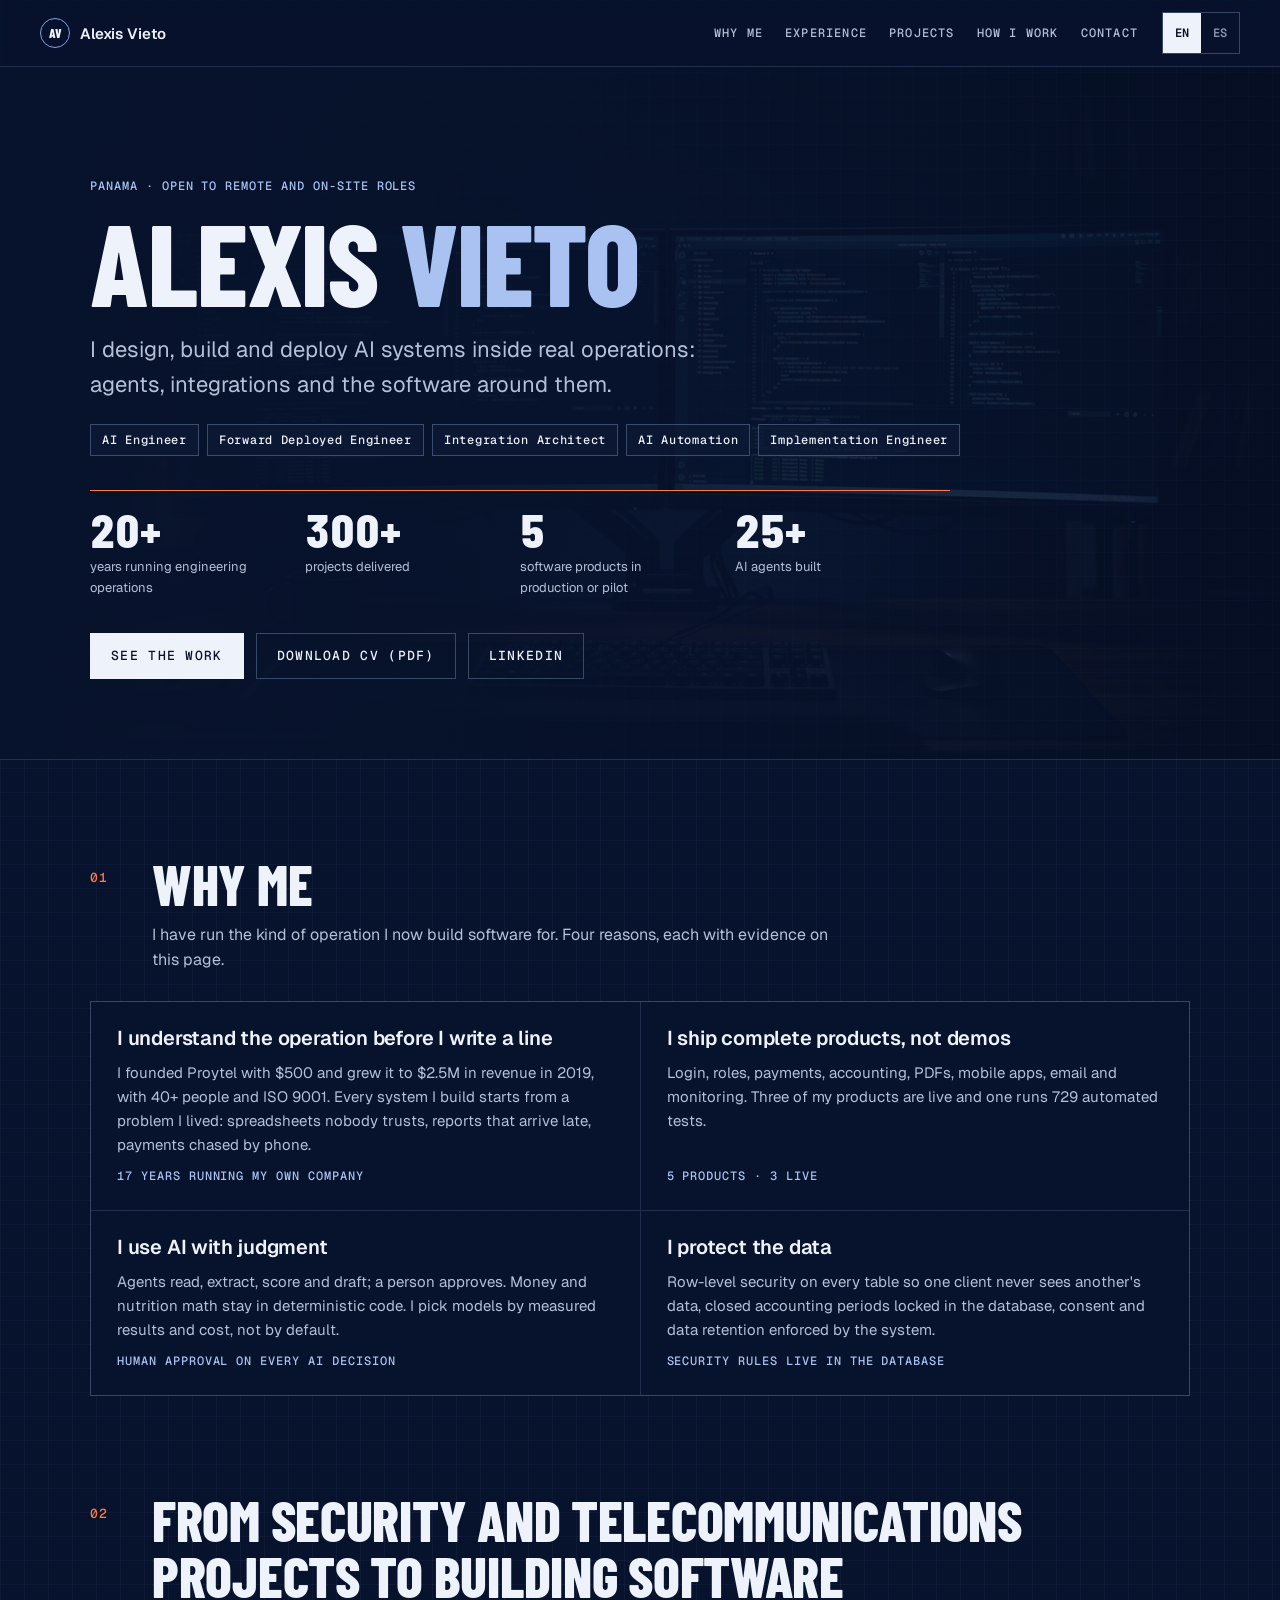
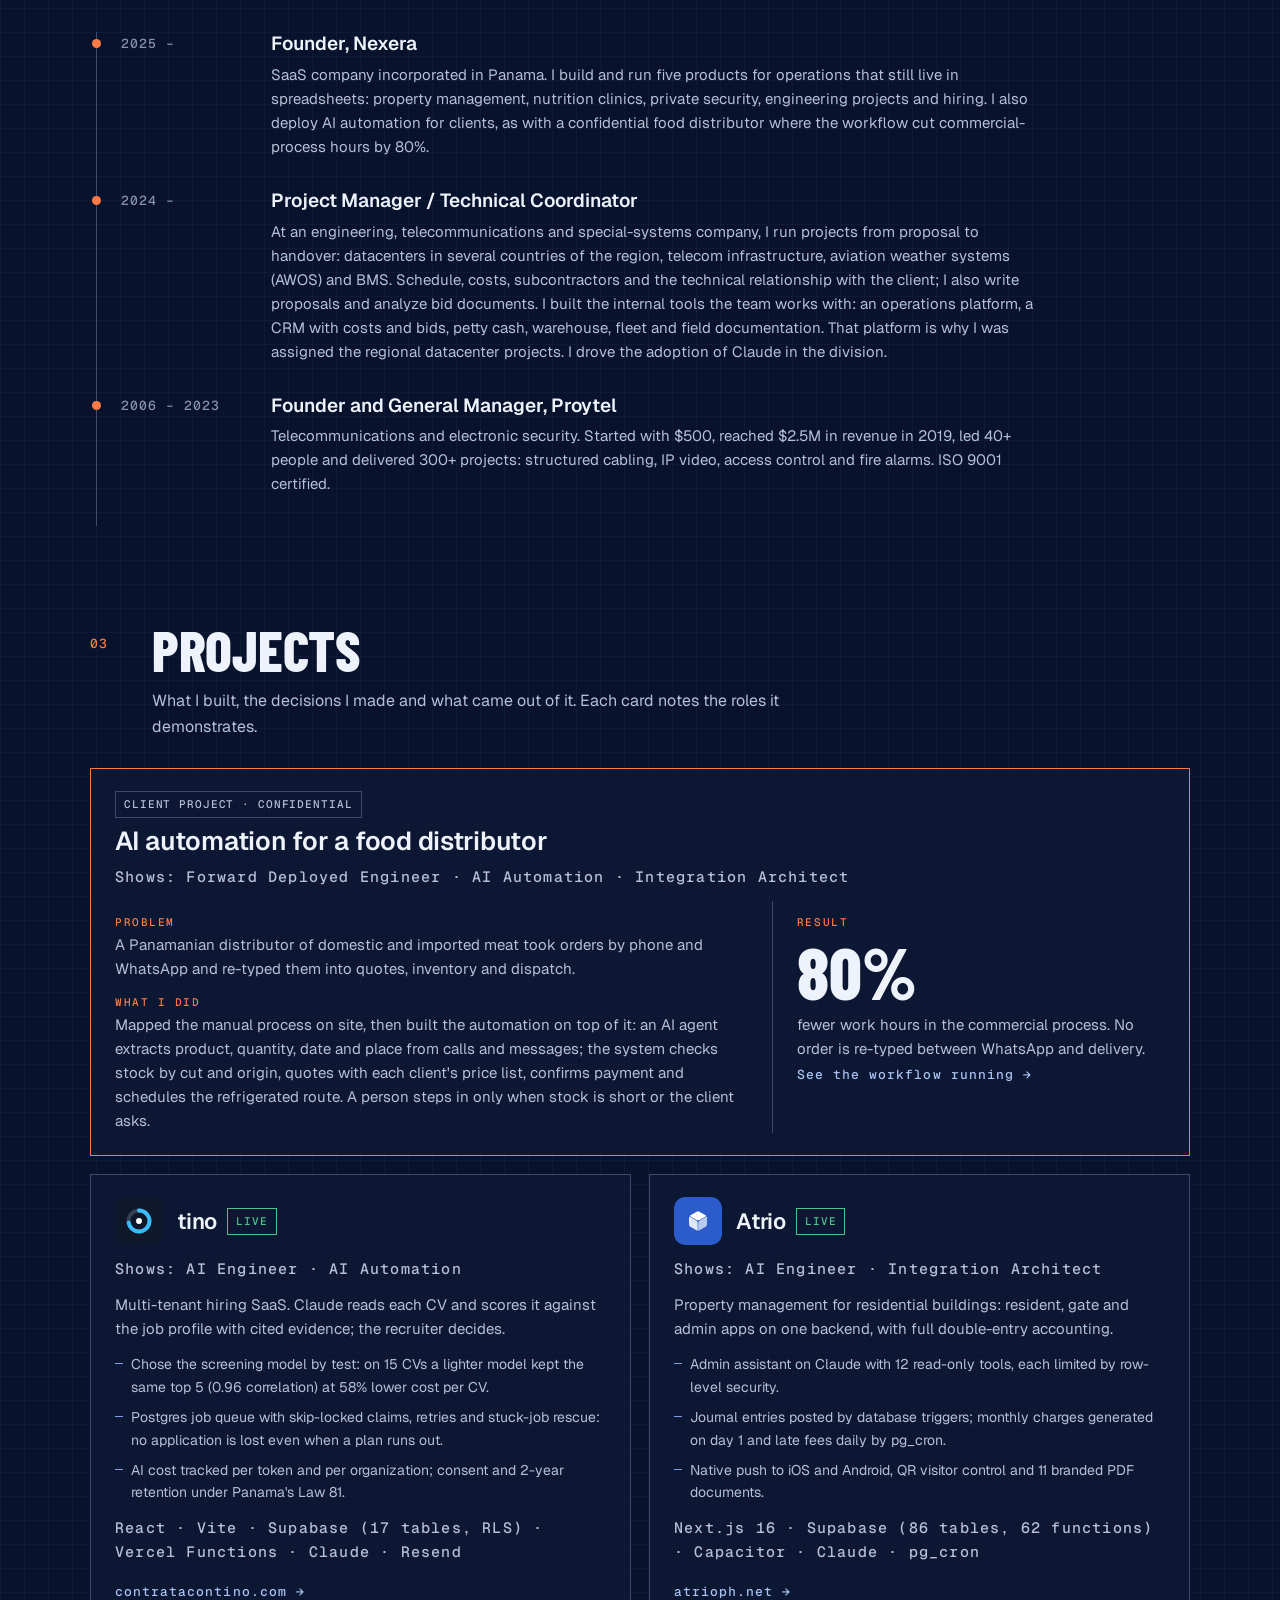
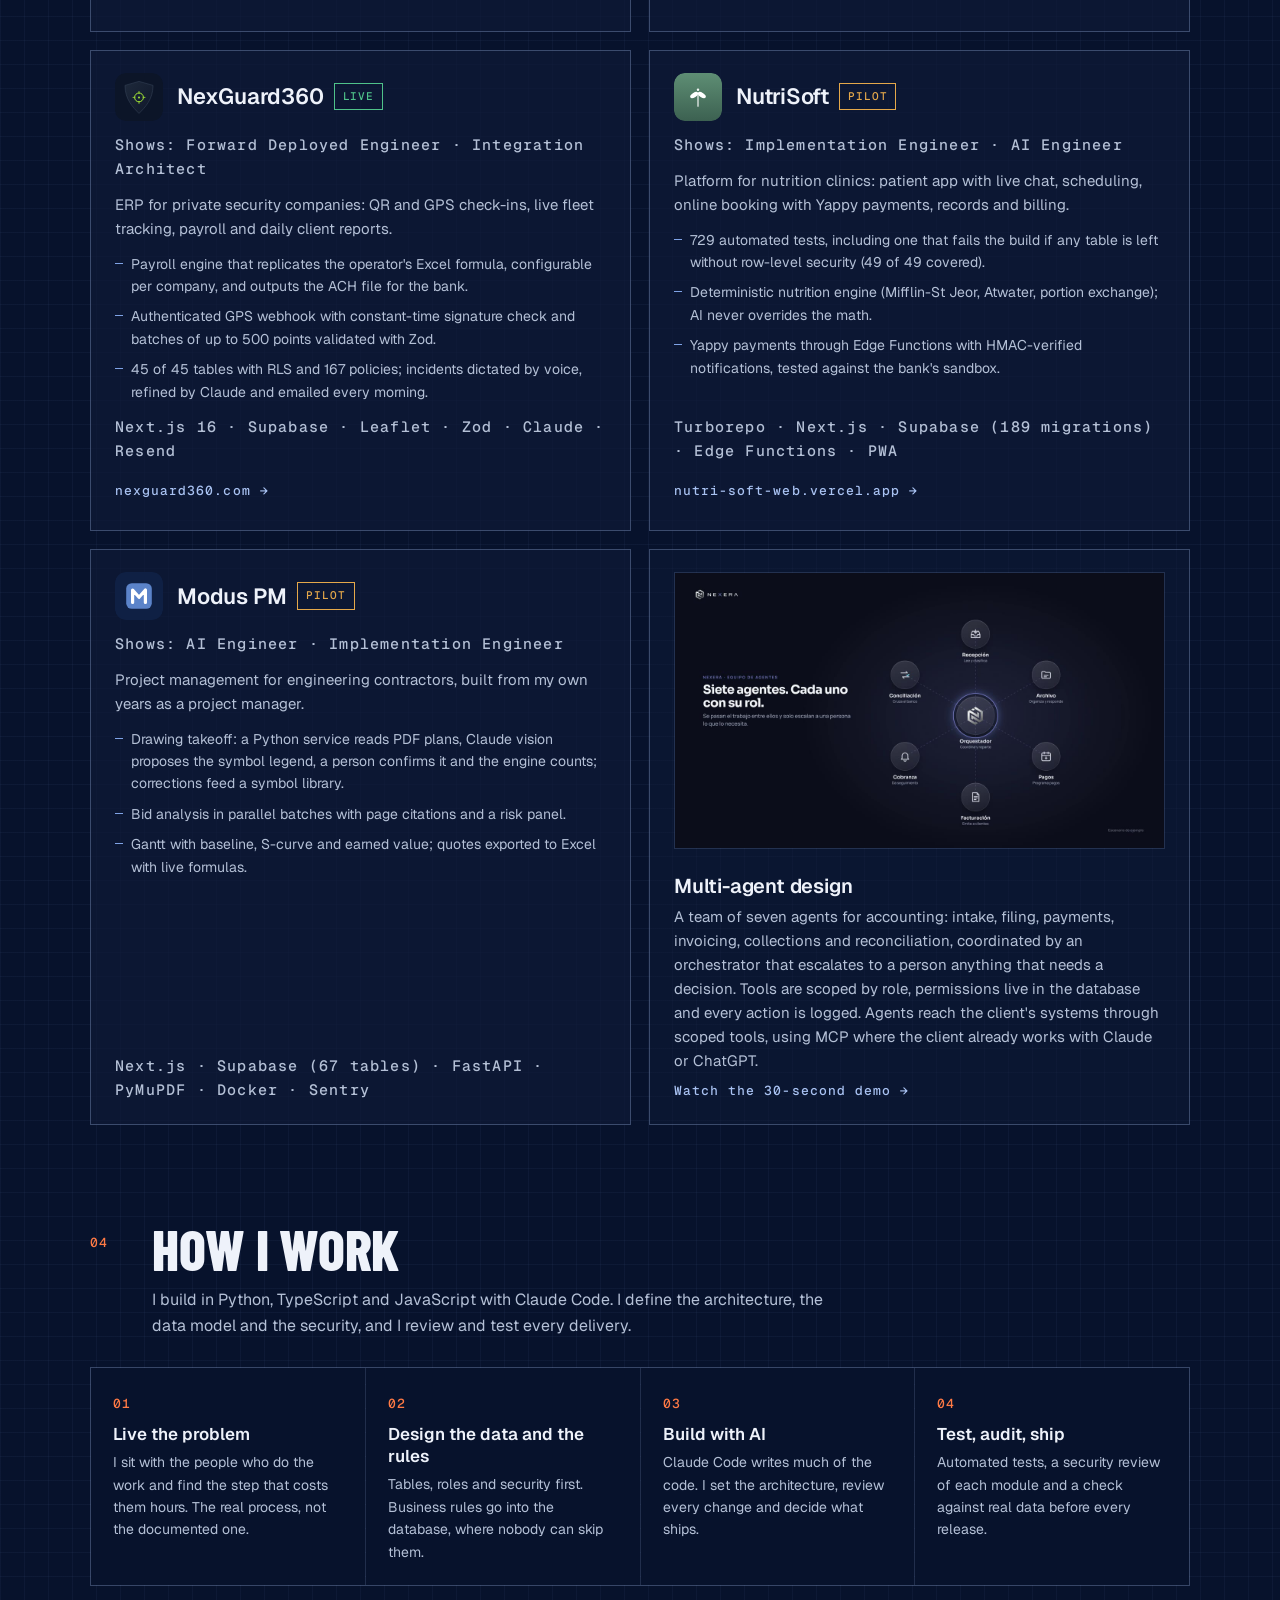
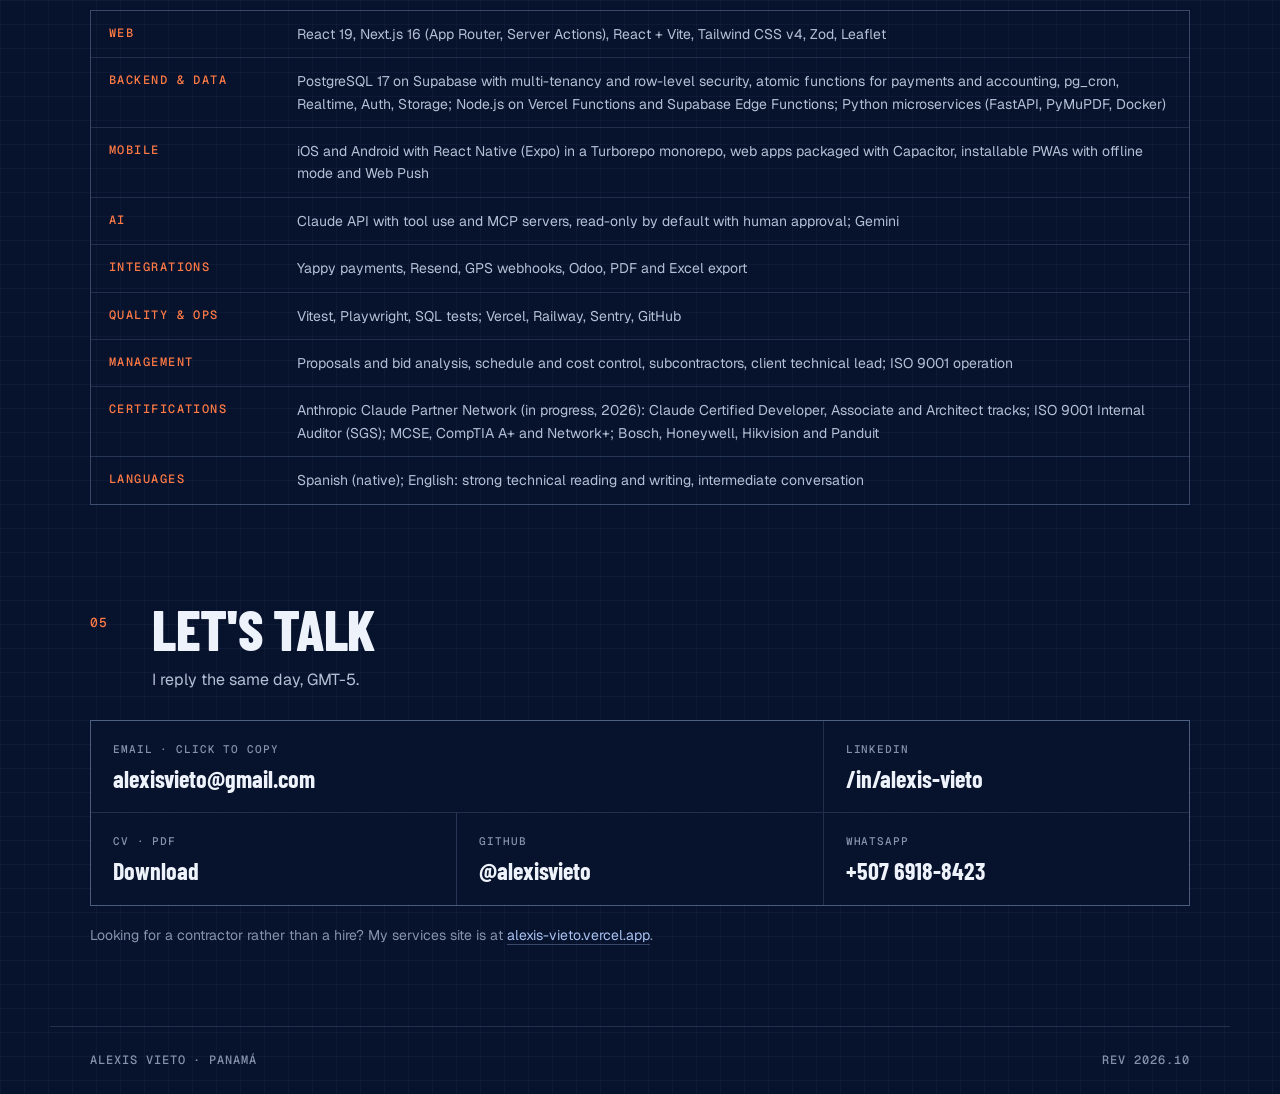
==== commit 2ea5c909: "Reclutadores: Railway en la ficha técnica, igual que el CV Co-Authored-By: Claude Opus 5.5 <noreply@" ====
--- a/recruiter/index.html
+++ b/recruiter/index.html
@@ -215,7 +215,7 @@
     <div><dt data-i="sx3">Mobile</dt><dd data-i="sx3d">iOS and Android with React Native (Expo) in a Turborepo monorepo, web apps packaged with Capacitor, installable PWAs with offline mode and Web Push</dd></div>
     <div><dt data-i="sx4">AI</dt><dd data-i="sx4d">Claude API with tool use and MCP servers, read-only by default with human approval; Gemini</dd></div>
     <div><dt data-i="sx5">Integrations</dt><dd data-i="sx5d">Yappy payments, Resend, GPS webhooks, Odoo, PDF and Excel export</dd></div>
-    <div><dt data-i="sx6">Quality & ops</dt><dd data-i="sx6d">Vitest, Playwright, SQL tests; Vercel, Sentry, GitHub</dd></div>
+    <div><dt data-i="sx6">Quality & ops</dt><dd data-i="sx6d">Vitest, Playwright, SQL tests; Vercel, Railway, Sentry, GitHub</dd></div>
     <div><dt data-i="sx7">Management</dt><dd data-i="sx7d">Proposals and bid analysis, schedule and cost control, subcontractors, client technical lead; ISO 9001 operation</dd></div>
     <div><dt data-i="sx9">Certifications</dt><dd data-i="sx9d">Anthropic Claude Partner Network (in progress, 2026): Claude Certified Developer, Associate and Architect tracks; ISO 9001 Internal Auditor (SGS); MCSE, CompTIA A+ and Network+; Bosch, Honeywell, Hikvision and Panduit</dd></div>
     <div><dt data-i="sx8">Languages</dt><dd data-i="sx8d">Spanish (native); English: strong technical reading and writing, intermediate conversation</dd></div>
